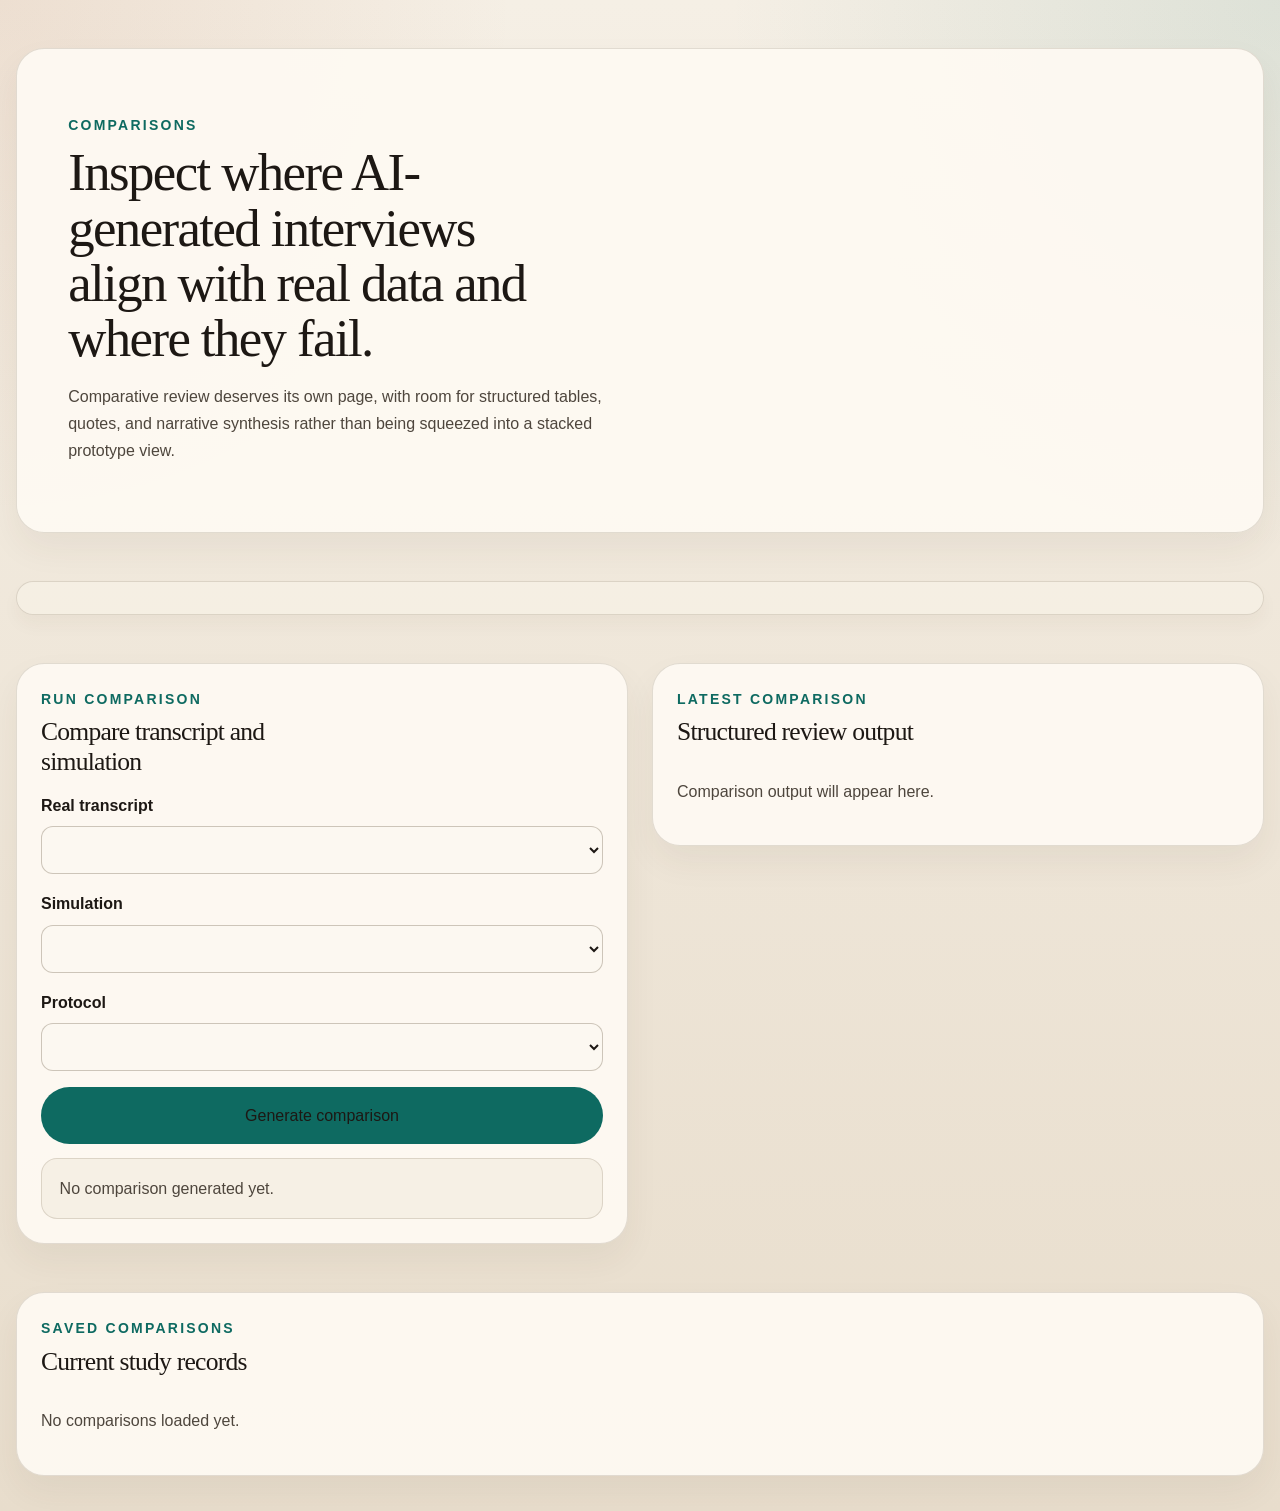
==== frontend/comparisons.html @ b108a817 "configured backend added more pages updated README" ====
<!DOCTYPE html>
<html lang="en">
  <head>
    <meta charset="UTF-8" />
    <meta name="viewport" content="width=device-width, initial-scale=1.0" />
    <title>Comparisons | Qualitative AI Interview Studio</title>
    <link rel="stylesheet" href="/frontend/styles.css" />
  </head>
  <body data-page="comparisons">
    <div class="site-shell">
      <header class="site-header" data-site-header></header>

      <main class="page page--detail">
        <section class="hero hero--detail hero--comparisons">
          <div class="hero__copy">
            <p class="eyebrow">Comparisons</p>
            <h1>Inspect where AI-generated interviews align with real data and where they fail.</h1>
            <p class="hero__lede">
              Comparative review deserves its own page, with room for structured tables, quotes, and narrative
              synthesis rather than being squeezed into a stacked prototype view.
            </p>
          </div>
        </section>

        <nav class="workspace-nav" data-workspace-nav></nav>

        <section class="content-grid content-grid--two">
          <article class="panel-card">
            <span class="panel-card__label">Run Comparison</span>
            <h2>Compare transcript and simulation</h2>
            <form id="comparison-form" class="stack-form">
              <label>
                Real transcript
                <select name="transcript_id" id="comparison-transcript-select" required></select>
              </label>
              <label>
                Simulation
                <select name="simulation_id" id="comparison-simulation-select" required></select>
              </label>
              <label>
                Protocol
                <select name="protocol_id" id="comparison-protocol-select"></select>
              </label>
              <button class="button button--primary" type="submit">Generate comparison</button>
            </form>
            <div id="comparison-output" class="message-box">No comparison generated yet.</div>
          </article>

          <article class="panel-card">
            <span class="panel-card__label">Latest Comparison</span>
            <h2>Structured review output</h2>
            <div id="comparison-report" class="report-shell">
              <p class="muted-copy">Comparison output will appear here.</p>
            </div>
          </article>
        </section>

        <section class="panel-card">
          <span class="panel-card__label">Saved Comparisons</span>
          <h2>Current study records</h2>
          <div id="comparison-list" class="resource-list">
            <p class="muted-copy">No comparisons loaded yet.</p>
          </div>
        </section>
      </main>
    </div>

    <script src="/frontend/app.js" type="module"></script>
  </body>
</html>
---- frontend/styles.css ----
:root {
  --color-canvas: #f5efe5;
  --color-canvas-deep: #e8ddcc;
  --color-surface: rgba(253, 249, 242, 0.96);
  --color-surface-muted: rgba(246, 239, 228, 0.92);
  --color-surface-strong: #fcf8f1;
  --color-panel-emphasis: #edf4f2;
  --color-text: #1d1814;
  --color-text-soft: #4e463d;
  --color-text-muted: #6e645a;
  --color-border: rgba(82, 64, 42, 0.16);
  --color-border-strong: rgba(82, 64, 42, 0.28);
  --color-accent: #0e6a61;
  --color-accent-soft: rgba(14, 106, 97, 0.1);
  --color-accent-strong: #0a544d;
  --color-highlight: #b46b42;
  --color-highlight-soft: rgba(180, 107, 66, 0.12);
  --shadow-lg: 0 24px 60px rgba(71, 52, 29, 0.08);
  --shadow-md: 0 16px 34px rgba(71, 52, 29, 0.06);
  --shadow-sm: 0 10px 18px rgba(71, 52, 29, 0.04);
  --radius-xl: 28px;
  --radius-lg: 22px;
  --radius-md: 16px;
  --radius-sm: 12px;
  --space-1: 0.4rem;
  --space-2: 0.75rem;
  --space-3: 1rem;
  --space-4: 1.5rem;
  --space-5: 2rem;
  --space-6: 3rem;
  --space-7: 4.5rem;
  --font-heading: Georgia, "Iowan Old Style", "Palatino Linotype", serif;
  --font-body: "Avenir Next", "Segoe UI", "Helvetica Neue", sans-serif;
  --step--1: 0.875rem;
  --step-0: 1rem;
  --step-1: 1.125rem;
  --step-2: 1.35rem;
  --step-3: 1.8rem;
  --step-4: 2.35rem;
  --step-5: 3.3rem;
  --leading-tight: 1.05;
  --leading-body: 1.7;
  --measure-copy: 64ch;
  --measure-hero: 18ch;
  --grid-max: 82rem;
}

* {
  box-sizing: border-box;
}

html {
  color-scheme: light;
}

body {
  margin: 0;
  min-height: 100vh;
  background:
    radial-gradient(circle at top left, var(--color-highlight-soft), transparent 26%),
    radial-gradient(circle at top right, var(--color-accent-soft), transparent 28%),
    linear-gradient(180deg, var(--color-canvas) 0%, var(--color-canvas-deep) 100%);
  color: var(--color-text);
  font-family: var(--font-body);
  font-size: var(--step-0);
  line-height: var(--leading-body);
  opacity: 0;
  transition: opacity 180ms ease;
}

body.is-ready {
  opacity: 1;
}

body.is-transitioning {
  opacity: 0;
}

a,
button,
input,
textarea,
select {
  color: var(--color-text);
  font: inherit;
}

a {
  text-decoration: none;
}

button,
.button {
  display: inline-flex;
  align-items: center;
  justify-content: center;
  gap: 0.45rem;
  min-height: 46px;
  padding: 0.85rem 1.2rem;
  border-radius: 999px;
  border: 1px solid transparent;
  cursor: pointer;
  transition: transform 140ms ease, box-shadow 140ms ease, background 140ms ease, border-color 140ms ease;
}

button:hover,
.button:hover,
button:focus-visible,
.button:focus-visible {
  transform: translateY(-1px);
  box-shadow: var(--shadow-sm);
}

.button--primary {
  background: var(--color-accent);
  color: var(--color-text);
  border-color: rgba(14, 106, 97, 0.24);
}

.button--secondary {
  background: var(--color-surface);
  border-color: var(--color-border);
}

.text-link {
  color: var(--color-accent-strong);
  font-weight: 700;
}

.site-shell {
  width: min(var(--grid-max), calc(100vw - 32px));
  margin: 0 auto;
  padding: 1rem 0 2.2rem;
}

.site-header {
  position: sticky;
  top: 12px;
  z-index: 20;
  margin-bottom: var(--space-5);
}

.header-bar {
  display: grid;
  grid-template-columns: minmax(220px, 290px) minmax(0, 1fr) auto;
  gap: var(--space-4);
  align-items: center;
  padding: 1rem 1.25rem;
  background: rgba(252, 247, 239, 0.92);
  border: 1px solid var(--color-border);
  border-radius: var(--radius-xl);
  box-shadow: var(--shadow-lg);
  backdrop-filter: blur(18px);
}

.brand {
  display: grid;
  gap: 0.2rem;
}

.brand__kicker,
.eyebrow,
.panel-card__label,
.metric-card__label,
.workspace-nav__label,
.field-label {
  display: block;
  font-size: var(--step--1);
  font-weight: 800;
  letter-spacing: 0.16em;
  text-transform: uppercase;
  color: var(--color-accent);
}

.brand__title,
h1,
h2 {
  margin: 0;
  font-family: var(--font-heading);
  letter-spacing: -0.03em;
  color: var(--color-text);
}

.brand__title {
  font-size: var(--step-2);
  line-height: 1.1;
  font-weight: 600;
}

.brand__copy,
.hero__lede,
.panel-card p,
.muted-copy,
.message-box,
.stack-list p,
.resource-card p {
  color: var(--color-text-soft);
  line-height: var(--leading-body);
  max-width: var(--measure-copy);
}

.primary-nav {
  display: flex;
  flex-wrap: wrap;
  gap: 0.65rem;
  justify-content: center;
}

.primary-nav__link,
.workspace-nav__link {
  display: inline-flex;
  align-items: center;
  min-height: 42px;
  padding: 0.7rem 1rem;
  border-radius: 999px;
  border: 1px solid transparent;
  color: var(--color-text);
  font-size: var(--step--1);
  font-weight: 700;
  transition: transform 140ms ease, background 140ms ease, border-color 140ms ease;
}

.primary-nav__link:hover,
.primary-nav__link:focus-visible,
.workspace-nav__link:hover,
.workspace-nav__link:focus-visible {
  background: var(--color-surface-strong);
  border-color: var(--color-border);
  transform: translateY(-1px);
}

.primary-nav__link.is-active,
.workspace-nav__link.is-active {
  background: linear-gradient(180deg, rgba(237, 244, 242, 0.96), rgba(252, 248, 241, 0.95));
  border-color: rgba(14, 106, 97, 0.18);
}

.header-utility {
  display: grid;
  grid-template-columns: minmax(180px, 220px) auto;
  gap: var(--space-3);
  align-items: center;
}

.study-switcher label,
.stack-form label {
  display: grid;
  gap: 0.45rem;
  font-weight: 700;
}

.study-switcher select,
input,
textarea,
select {
  width: 100%;
  padding: 0.85rem 0.95rem;
  border-radius: var(--radius-sm);
  border: 1px solid var(--color-border-strong);
  background: var(--color-surface-strong);
  color: var(--color-text);
}

textarea {
  resize: vertical;
}

.account-chip {
  display: grid;
  gap: 0.1rem;
  padding: 0.85rem 1rem;
  border-radius: var(--radius-md);
  border: 1px solid var(--color-border);
  background: var(--color-surface-muted);
}

.account-chip strong {
  font-size: var(--step-0);
}

.page {
  display: grid;
  gap: var(--space-6);
  animation: fadeUp 220ms ease;
}

.hero {
  display: grid;
  grid-template-columns: minmax(0, 1.35fr) minmax(300px, 0.8fr);
  gap: var(--space-4);
  align-items: stretch;
}

.hero--detail,
.hero--settings {
  grid-template-columns: minmax(0, 1fr);
}

.hero__copy,
.hero__panel,
.panel-card,
.metric-card,
.showcase-card {
  background: var(--color-surface);
  border: 1px solid var(--color-border);
  border-radius: var(--radius-xl);
  box-shadow: var(--shadow-md);
}

.hero__copy {
  padding: clamp(2rem, 4vw, 3.5rem);
}

.hero__panel {
  padding: 1rem;
}

.hero h1 {
  max-width: var(--measure-hero);
  font-size: clamp(var(--step-4), 4.8vw, var(--step-5));
  line-height: var(--leading-tight);
  margin: 0.45rem 0 1rem;
  font-weight: 500;
}

.hero__actions {
  display: flex;
  gap: 0.8rem;
  flex-wrap: wrap;
  margin-top: 1.4rem;
}

.panel-card,
.showcase-card {
  padding: 1.5rem;
}

.panel-card--highlight {
  background: linear-gradient(180deg, var(--color-panel-emphasis), var(--color-surface));
}

.panel-card--auth {
  max-width: 620px;
  margin: 0 auto;
}

.content-grid {
  display: grid;
  gap: var(--space-4);
}

.content-grid--three {
  grid-template-columns: repeat(3, minmax(0, 1fr));
}

.content-grid--two,
.split-showcase {
  grid-template-columns: repeat(2, minmax(0, 1fr));
}

.split-showcase {
  display: grid;
  gap: var(--space-4);
}

.showcase-card {
  min-height: 100%;
}

.showcase-card--soft {
  background: rgba(244, 236, 223, 0.94);
}

.metric-grid {
  display: grid;
  grid-template-columns: repeat(4, minmax(0, 1fr));
  gap: var(--space-4);
}

.metric-card {
  padding: 1.35rem;
}

.metric-card strong {
  display: block;
  margin-top: 0.6rem;
  font-size: clamp(var(--step-3), 3vw, var(--step-4));
  font-family: var(--font-heading);
  font-weight: 500;
  line-height: 1.1;
}

.stack-form {
  display: grid;
  gap: 1rem;
}

.upload-form {
  margin-bottom: 1.1rem;
  padding: 1rem 1.1rem;
  border-radius: var(--radius-md);
  border: 1px solid var(--color-border);
  background: var(--color-surface-muted);
}

.stack-form--inline {
  margin-top: 1rem;
}

.check-row {
  display: flex;
  align-items: center;
  gap: 0.7rem;
  font-weight: 600;
}

.check-row input {
  width: auto;
}

.message-box {
  margin-top: 1rem;
  padding: 1rem 1.1rem;
  border-radius: var(--radius-md);
  border: 1px solid var(--color-border);
  background: var(--color-surface-muted);
  white-space: pre-wrap;
}

.resource-list,
.stack-list,
.report-shell {
  display: grid;
  gap: 0.85rem;
}

.resource-card,
.list-row,
.report-block {
  padding: 1rem 1.1rem;
  border-radius: var(--radius-md);
  border: 1px solid var(--color-border);
  background: var(--color-surface-strong);
}

.resource-card__header,
.list-row__header {
  display: flex;
  justify-content: space-between;
  gap: 0.8rem;
  align-items: flex-start;
}

.resource-card h3,
.list-row h3,
.panel-card h2,
.showcase-card h2 {
  margin: 0.35rem 0 0.75rem;
  font-size: clamp(var(--step-2), 2vw, var(--step-3));
  line-height: 1.18;
  font-weight: 500;
  max-width: 22ch;
}

.meta-row {
  display: flex;
  flex-wrap: wrap;
  gap: 0.6rem;
  margin-top: 0.9rem;
}

.pill {
  display: inline-flex;
  align-items: center;
  min-height: 34px;
  padding: 0.45rem 0.75rem;
  border-radius: 999px;
  border: 1px solid rgba(14, 106, 97, 0.14);
  background: var(--color-accent-soft);
  font-size: var(--step--1);
  font-weight: 700;
}

.workspace-nav {
  display: flex;
  flex-wrap: wrap;
  gap: 0.75rem;
  padding: 1rem 1.2rem;
  border-radius: var(--radius-xl);
  border: 1px solid var(--color-border);
  background: var(--color-surface-muted);
  box-shadow: var(--shadow-sm);
}

.quick-links {
  display: grid;
  gap: 0.8rem;
}

.quick-link {
  display: flex;
  justify-content: space-between;
  gap: 1rem;
  padding: 1rem 1.1rem;
  border-radius: var(--radius-md);
  border: 1px solid var(--color-border);
  background: var(--color-surface-strong);
  font-weight: 700;
}

.check-list {
  margin: 1rem 0 0;
  padding-left: 1.2rem;
  color: var(--color-text-soft);
  line-height: 1.8;
  max-width: var(--measure-copy);
}

.auth-shell {
  min-height: calc(100vh - 220px);
  display: grid;
  place-items: center;
}

.empty-note {
  padding: 1rem 1.1rem;
  border-radius: var(--radius-md);
  border: 1px dashed var(--color-border-strong);
  background: rgba(252, 247, 239, 0.82);
  color: var(--color-text-soft);
}

.comparison-table {
  width: 100%;
  border-collapse: collapse;
  background: var(--color-surface-strong);
  border-radius: var(--radius-md);
  overflow: hidden;
}

.comparison-table th,
.comparison-table td {
  padding: 0.8rem;
  border-bottom: 1px solid var(--color-border);
  text-align: left;
  vertical-align: top;
  color: var(--color-text);
}

.comparison-table th {
  background: rgba(237, 244, 242, 0.94);
  font-size: var(--step--1);
}

pre {
  margin: 0;
  white-space: pre-wrap;
  word-break: break-word;
  color: var(--color-text);
  font-size: var(--step--1);
  line-height: 1.65;
}

.panel-card > * + *,
.showcase-card > * + *,
.resource-card > * + *,
.report-block > * + * {
  margin-top: 0.9rem;
}

.hero__copy > * + * {
  margin-top: 0.9rem;
}

.hero__copy .eyebrow,
.panel-card__label,
.metric-card__label {
  margin-bottom: 0.2rem;
}

.page > section {
  align-items: start;
}

@keyframes fadeUp {
  from {
    opacity: 0;
    transform: translateY(10px);
  }
  to {
    opacity: 1;
    transform: translateY(0);
  }
}

@media (max-width: 1120px) {
  .header-bar,
  .hero,
  .content-grid--three,
  .content-grid--two,
  .split-showcase,
  .metric-grid {
    grid-template-columns: 1fr;
  }

  .header-utility {
    grid-template-columns: 1fr;
  }

  .primary-nav {
    justify-content: flex-start;
  }
}

@media (max-width: 720px) {
  .site-shell {
    width: min(100vw - 20px, 100%);
  }

  .site-header {
    position: static;
  }

  .header-bar {
    padding: 1rem;
  }

  .hero__copy,
  .panel-card,
  .showcase-card {
    padding: 1.15rem;
  }

  .hero h1 {
    font-size: 2.3rem;
  }
}
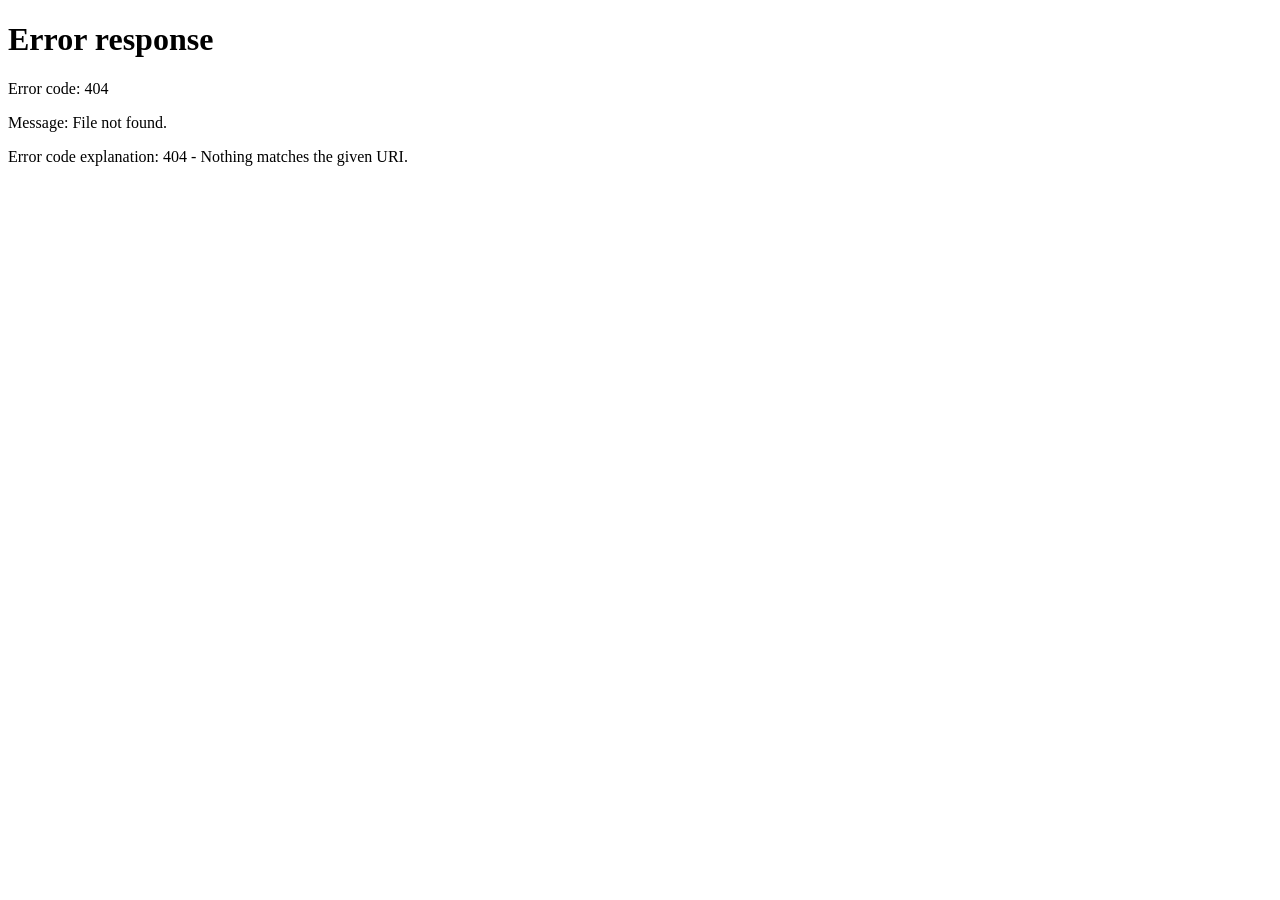
==== commit 8776e8ec: "Frontend rework. Never satisfied. might need a ux designer if i become rich enough" ====
--- a/frontend/comparisons.html
+++ b/frontend/comparisons.html
@@ -4,7 +4,7 @@
     <meta charset="UTF-8" />
     <meta name="viewport" content="width=device-width, initial-scale=1.0" />
     <title>Comparisons | Qualitative AI Interview Studio</title>
-    <link rel="stylesheet" href="/frontend/styles.css" />
+    <link rel="stylesheet" href="/frontend/styles.css?v=2026-04-10-2" />
   </head>
   <body data-page="comparisons">
     <div class="site-shell">
@@ -65,6 +65,6 @@
       </main>
     </div>
 
-    <script src="/frontend/app.js" type="module"></script>
+    <script src="/frontend/app.js?v=2026-04-10-2" type="module"></script>
   </body>
 </html>
--- a/frontend/styles.css
+++ b/frontend/styles.css
@@ -1,48 +1,30 @@
+@import url("https://fonts.googleapis.com/css2?family=Sora:wght@400;500;600;700;800&display=swap");
+
 :root {
-  --color-canvas: #f5efe5;
-  --color-canvas-deep: #e8ddcc;
-  --color-surface: rgba(253, 249, 242, 0.96);
-  --color-surface-muted: rgba(246, 239, 228, 0.92);
-  --color-surface-strong: #fcf8f1;
-  --color-panel-emphasis: #edf4f2;
-  --color-text: #1d1814;
-  --color-text-soft: #4e463d;
-  --color-text-muted: #6e645a;
-  --color-border: rgba(82, 64, 42, 0.16);
-  --color-border-strong: rgba(82, 64, 42, 0.28);
-  --color-accent: #0e6a61;
-  --color-accent-soft: rgba(14, 106, 97, 0.1);
-  --color-accent-strong: #0a544d;
-  --color-highlight: #b46b42;
-  --color-highlight-soft: rgba(180, 107, 66, 0.12);
-  --shadow-lg: 0 24px 60px rgba(71, 52, 29, 0.08);
-  --shadow-md: 0 16px 34px rgba(71, 52, 29, 0.06);
-  --shadow-sm: 0 10px 18px rgba(71, 52, 29, 0.04);
-  --radius-xl: 28px;
-  --radius-lg: 22px;
+  --bg: #f3f0ff;
+  --bg-strong: #ebe4ff;
+  --surface: #ffffff;
+  --surface-soft: #f8f6ff;
+  --surface-muted: #f6f3ff;
+  --text: #1a1a2e;
+  --text-secondary: #6b7280;
+  --text-inverse: #ffffff;
+  --primary: #7c3aed;
+  --primary-strong: #6d28d9;
+  --primary-soft: #9d6ef8;
+  --primary-faint: rgba(124, 58, 237, 0.12);
+  --line: rgba(124, 58, 237, 0.12);
+  --line-strong: rgba(124, 58, 237, 0.22);
+  --shadow: 0 4px 20px rgba(0, 0, 0, 0.06);
+  --shadow-strong: 0 20px 48px rgba(109, 40, 217, 0.18);
+  --radius-sm: 8px;
   --radius-md: 16px;
-  --radius-sm: 12px;
-  --space-1: 0.4rem;
-  --space-2: 0.75rem;
-  --space-3: 1rem;
-  --space-4: 1.5rem;
-  --space-5: 2rem;
-  --space-6: 3rem;
-  --space-7: 4.5rem;
-  --font-heading: Georgia, "Iowan Old Style", "Palatino Linotype", serif;
-  --font-body: "Avenir Next", "Segoe UI", "Helvetica Neue", sans-serif;
-  --step--1: 0.875rem;
-  --step-0: 1rem;
-  --step-1: 1.125rem;
-  --step-2: 1.35rem;
-  --step-3: 1.8rem;
-  --step-4: 2.35rem;
-  --step-5: 3.3rem;
-  --leading-tight: 1.05;
-  --leading-body: 1.7;
-  --measure-copy: 64ch;
-  --measure-hero: 18ch;
-  --grid-max: 82rem;
+  --radius-lg: 24px;
+  --sidebar-width: 224px;
+  --topbar-height: 108px;
+  --content-max: 1380px;
+  --font-body: "Sora", "Avenir Next", sans-serif;
+  --font-display: "Sora", "Avenir Next", sans-serif;
 }
 
 * {
@@ -57,15 +39,27 @@
   margin: 0;
   min-height: 100vh;
   background:
-    radial-gradient(circle at top left, var(--color-highlight-soft), transparent 26%),
-    radial-gradient(circle at top right, var(--color-accent-soft), transparent 28%),
-    linear-gradient(180deg, var(--color-canvas) 0%, var(--color-canvas-deep) 100%);
-  color: var(--color-text);
+    radial-gradient(circle at top left, rgba(157, 110, 248, 0.18), transparent 34%),
+    radial-gradient(circle at bottom right, rgba(124, 58, 237, 0.1), transparent 30%),
+    var(--bg);
+  color: var(--text);
   font-family: var(--font-body);
-  font-size: var(--step-0);
-  line-height: var(--leading-body);
+  font-size: 15px;
+  line-height: 1.6;
   opacity: 0;
   transition: opacity 180ms ease;
+}
+
+body::before {
+  content: "";
+  position: fixed;
+  inset: 0;
+  pointer-events: none;
+  background-image:
+    linear-gradient(rgba(124, 58, 237, 0.035) 1px, transparent 1px),
+    linear-gradient(90deg, rgba(124, 58, 237, 0.035) 1px, transparent 1px);
+  background-size: 42px 42px;
+  mask-image: radial-gradient(circle at center, black 28%, transparent 80%);
 }
 
 body.is-ready {
@@ -81,8 +75,8 @@
 input,
 textarea,
 select {
-  color: var(--color-text);
   font: inherit;
+  color: inherit;
 }
 
 a {
@@ -95,12 +89,17 @@
   align-items: center;
   justify-content: center;
   gap: 0.45rem;
-  min-height: 46px;
-  padding: 0.85rem 1.2rem;
-  border-radius: 999px;
+  min-height: 40px;
+  padding: 0.65rem 1rem;
   border: 1px solid transparent;
+  border-radius: var(--radius-sm);
+  background: var(--surface);
+  color: var(--text);
+  font-size: 0.84rem;
+  font-weight: 700;
+  letter-spacing: 0.01em;
   cursor: pointer;
-  transition: transform 140ms ease, box-shadow 140ms ease, background 140ms ease, border-color 140ms ease;
+  transition: transform 160ms ease, box-shadow 160ms ease, border-color 160ms ease, background 160ms ease, color 160ms ease;
 }
 
 button:hover,
@@ -108,85 +107,212 @@
 button:focus-visible,
 .button:focus-visible {
   transform: translateY(-1px);
-  box-shadow: var(--shadow-sm);
+  box-shadow: 0 10px 22px rgba(124, 58, 237, 0.16);
 }
 
 .button--primary {
-  background: var(--color-accent);
-  color: var(--color-text);
-  border-color: rgba(14, 106, 97, 0.24);
+  background: linear-gradient(135deg, var(--primary), var(--primary-soft));
+  color: var(--text-inverse);
+  box-shadow: 0 10px 24px rgba(124, 58, 237, 0.22);
 }
 
 .button--secondary {
-  background: var(--color-surface);
-  border-color: var(--color-border);
+  border-color: var(--line-strong);
+  background: rgba(255, 255, 255, 0.72);
 }
 
 .text-link {
-  color: var(--color-accent-strong);
+  color: var(--primary);
   font-weight: 700;
 }
 
 .site-shell {
-  width: min(var(--grid-max), calc(100vw - 32px));
+  width: min(100%, var(--content-max));
   margin: 0 auto;
-  padding: 1rem 0 2.2rem;
+  padding: calc(var(--topbar-height) + 42px) 36px 36px calc(var(--sidebar-width) + 36px);
 }
 
 .site-header {
-  position: sticky;
-  top: 12px;
-  z-index: 20;
-  margin-bottom: var(--space-5);
+  position: relative;
+  z-index: 40;
+}
+
+.shell-chrome {
+  position: relative;
+}
+
+.app-sidebar {
+  position: fixed;
+  top: 24px;
+  left: 24px;
+  bottom: 24px;
+  width: var(--sidebar-width);
+  display: flex;
+  flex-direction: column;
+  gap: 1.15rem;
+  padding: 1.25rem 1.05rem;
+  border-radius: 28px;
+  background: linear-gradient(180deg, var(--primary) 0%, var(--primary-soft) 100%);
+  color: var(--text-inverse);
+  box-shadow: var(--shadow-strong);
+}
+
+.app-brand {
+  display: flex;
+  align-items: center;
+  gap: 0.85rem;
+  min-height: 62px;
+  padding: 0.5rem;
+}
+
+.app-brand__mark {
+  display: grid;
+  place-items: center;
+  width: 54px;
+  height: 54px;
+  border-radius: 18px;
+  background: rgba(255, 255, 255, 0.17);
+  box-shadow: inset 0 1px 0 rgba(255, 255, 255, 0.18);
+}
+
+.app-brand__mark svg,
+.sidebar-nav__icon svg,
+.dashboard-entity-card__icon svg {
+  width: 22px;
+  height: 22px;
+  fill: none;
+  stroke: currentColor;
+  stroke-width: 1.8;
+  stroke-linecap: round;
+  stroke-linejoin: round;
+}
+
+.app-brand__copy {
+  display: grid;
+  gap: 0.1rem;
+}
+
+.app-brand__copy strong {
+  font-size: 0.96rem;
+  font-weight: 700;
+}
+
+.app-brand__copy span {
+  color: rgba(255, 255, 255, 0.78);
+  font-size: 0.78rem;
+}
+
+.sidebar-nav {
+  display: grid;
+  gap: 0.4rem;
+}
+
+.sidebar-nav--utility {
+  margin-top: auto;
+}
+
+.sidebar-nav__link {
+  display: flex;
+  align-items: center;
+  gap: 0.78rem;
+  min-height: 50px;
+  padding: 0.8rem 0.9rem;
+  border-radius: 999px;
+  color: rgba(255, 255, 255, 0.82);
+  transition: background 160ms ease, color 160ms ease, transform 160ms ease;
+}
+
+.sidebar-nav__link:hover,
+.sidebar-nav__link:focus-visible {
+  transform: translateX(2px);
+  color: var(--text-inverse);
+  background: rgba(255, 255, 255, 0.08);
+}
+
+.sidebar-nav__link.is-active {
+  background: var(--surface);
+  color: var(--primary);
+}
+
+.sidebar-nav__icon {
+  display: grid;
+  place-items: center;
+  width: 28px;
+  height: 28px;
+  flex: 0 0 28px;
+}
+
+.sidebar-nav__label {
+  font-size: 0.88rem;
+  font-weight: 600;
+}
+
+.sidebar-signout {
+  margin-top: 0.45rem;
+  width: 100%;
+  min-height: 46px;
+  background: rgba(255, 255, 255, 0.12);
+  color: var(--text-inverse);
+  border-color: rgba(255, 255, 255, 0.18);
+}
+
+.sidebar-signout:hover,
+.sidebar-signout:focus-visible {
+  background: rgba(255, 255, 255, 0.2);
 }
 
 .header-bar {
-  display: grid;
-  grid-template-columns: minmax(220px, 290px) minmax(0, 1fr) auto;
-  gap: var(--space-4);
+  position: fixed;
+  top: 24px;
+  left: calc(var(--sidebar-width) + 32px);
+  right: 32px;
+  display: grid;
+  grid-template-columns: minmax(0, 1.1fr) minmax(380px, 560px);
+  gap: 1.25rem;
   align-items: center;
-  padding: 1rem 1.25rem;
-  background: rgba(252, 247, 239, 0.92);
-  border: 1px solid var(--color-border);
-  border-radius: var(--radius-xl);
-  box-shadow: var(--shadow-lg);
+  min-height: var(--topbar-height);
+  padding: 1.2rem 1.45rem;
+  border: 1px solid rgba(255, 255, 255, 0.72);
+  border-radius: 28px;
+  background: rgba(255, 255, 255, 0.8);
   backdrop-filter: blur(18px);
-}
-
-.brand {
+  box-shadow: var(--shadow);
+}
+
+.page-intro {
   display: grid;
   gap: 0.2rem;
 }
 
-.brand__kicker,
+.page-intro__eyebrow,
 .eyebrow,
 .panel-card__label,
 .metric-card__label,
 .workspace-nav__label,
 .field-label {
-  display: block;
-  font-size: var(--step--1);
-  font-weight: 800;
-  letter-spacing: 0.16em;
+  font-size: 0.68rem;
+  letter-spacing: 0.12em;
   text-transform: uppercase;
-  color: var(--color-accent);
-}
-
+  font-weight: 700;
+  color: var(--text-secondary);
+}
+
+.page-intro__title,
 .brand__title,
 h1,
-h2 {
+h2,
+h3 {
   margin: 0;
-  font-family: var(--font-heading);
-  letter-spacing: -0.03em;
-  color: var(--color-text);
-}
-
-.brand__title {
-  font-size: var(--step-2);
-  line-height: 1.1;
-  font-weight: 600;
-}
-
+  font-family: var(--font-display);
+  color: var(--text);
+}
+
+.page-intro__title {
+  font-size: 1.22rem;
+  font-weight: 700;
+}
+
+.page-intro__copy,
 .brand__copy,
 .hero__lede,
 .panel-card p,
@@ -194,59 +320,22 @@
 .message-box,
 .stack-list p,
 .resource-card p {
-  color: var(--color-text-soft);
-  line-height: var(--leading-body);
-  max-width: var(--measure-copy);
-}
-
-.primary-nav {
-  display: flex;
-  flex-wrap: wrap;
-  gap: 0.65rem;
-  justify-content: center;
-}
-
-.primary-nav__link,
-.workspace-nav__link {
-  display: inline-flex;
-  align-items: center;
-  min-height: 42px;
-  padding: 0.7rem 1rem;
-  border-radius: 999px;
-  border: 1px solid transparent;
-  color: var(--color-text);
-  font-size: var(--step--1);
-  font-weight: 700;
-  transition: transform 140ms ease, background 140ms ease, border-color 140ms ease;
-}
-
-.primary-nav__link:hover,
-.primary-nav__link:focus-visible,
-.workspace-nav__link:hover,
-.workspace-nav__link:focus-visible {
-  background: var(--color-surface-strong);
-  border-color: var(--color-border);
-  transform: translateY(-1px);
-}
-
-.primary-nav__link.is-active,
-.workspace-nav__link.is-active {
-  background: linear-gradient(180deg, rgba(237, 244, 242, 0.96), rgba(252, 248, 241, 0.95));
-  border-color: rgba(14, 106, 97, 0.18);
+  margin: 0;
+  color: var(--text-secondary);
 }
 
 .header-utility {
   display: grid;
-  grid-template-columns: minmax(180px, 220px) auto;
-  gap: var(--space-3);
+  grid-template-columns: minmax(240px, 1fr) auto;
+  gap: 1rem;
   align-items: center;
 }
 
 .study-switcher label,
 .stack-form label {
   display: grid;
-  gap: 0.45rem;
-  font-weight: 700;
+  gap: 0.38rem;
+  font-weight: 600;
 }
 
 .study-switcher select,
@@ -254,40 +343,74 @@
 textarea,
 select {
   width: 100%;
-  padding: 0.85rem 0.95rem;
-  border-radius: var(--radius-sm);
-  border: 1px solid var(--color-border-strong);
-  background: var(--color-surface-strong);
-  color: var(--color-text);
+  padding: 0.8rem 0.9rem;
+  border: 1px solid var(--line);
+  border-radius: 14px;
+  background: var(--surface);
+  color: var(--text);
+  box-shadow: inset 0 1px 0 rgba(255, 255, 255, 0.8);
 }
 
 textarea {
   resize: vertical;
 }
 
+input:focus-visible,
+textarea:focus-visible,
+select:focus-visible,
+button:focus-visible,
+.button:focus-visible,
+a:focus-visible {
+  outline: 2px solid rgba(124, 58, 237, 0.22);
+  outline-offset: 2px;
+}
+
 .account-chip {
-  display: grid;
-  gap: 0.1rem;
-  padding: 0.85rem 1rem;
-  border-radius: var(--radius-md);
-  border: 1px solid var(--color-border);
-  background: var(--color-surface-muted);
-}
-
-.account-chip strong {
-  font-size: var(--step-0);
+  display: flex;
+  align-items: center;
+  gap: 0.8rem;
+  min-width: 0;
+  padding: 0.72rem 0.9rem;
+  border: 1px solid var(--line);
+  border-radius: 18px;
+  background: var(--surface);
+}
+
+.account-chip__avatar {
+  display: grid;
+  place-items: center;
+  width: 44px;
+  height: 44px;
+  border-radius: 50%;
+  background: linear-gradient(135deg, var(--primary), var(--primary-soft));
+  color: var(--text-inverse);
+  font-weight: 800;
+}
+
+.account-chip__copy {
+  display: grid;
+  min-width: 0;
+}
+
+.account-chip__copy strong {
+  font-size: 0.92rem;
+  font-weight: 700;
+}
+
+.brand__copy {
+  font-size: 0.74rem;
 }
 
 .page {
   display: grid;
-  gap: var(--space-6);
-  animation: fadeUp 220ms ease;
+  gap: 1.5rem;
 }
 
 .hero {
-  display: grid;
-  grid-template-columns: minmax(0, 1.35fr) minmax(300px, 0.8fr);
-  gap: var(--space-4);
+  position: relative;
+  display: grid;
+  grid-template-columns: minmax(0, 1.18fr) minmax(320px, 0.82fr);
+  gap: 1.45rem;
   align-items: stretch;
 }
 
@@ -300,53 +423,204 @@
 .hero__panel,
 .panel-card,
 .metric-card,
-.showcase-card {
-  background: var(--color-surface);
-  border: 1px solid var(--color-border);
-  border-radius: var(--radius-xl);
-  box-shadow: var(--shadow-md);
-}
-
-.hero__copy {
-  padding: clamp(2rem, 4vw, 3.5rem);
-}
-
-.hero__panel {
-  padding: 1rem;
-}
-
-.hero h1 {
-  max-width: var(--measure-hero);
-  font-size: clamp(var(--step-4), 4.8vw, var(--step-5));
-  line-height: var(--leading-tight);
-  margin: 0.45rem 0 1rem;
-  font-weight: 500;
-}
-
-.hero__actions {
-  display: flex;
-  gap: 0.8rem;
-  flex-wrap: wrap;
-  margin-top: 1.4rem;
-}
-
+.showcase-card,
+.resource-card,
+.report-block,
+.dashboard-entity-card {
+  position: relative;
+  overflow: hidden;
+  background: var(--surface);
+  border: 1px solid var(--line);
+  border-radius: var(--radius-md);
+  box-shadow: var(--shadow);
+}
+
+.hero__copy,
 .panel-card,
 .showcase-card {
-  padding: 1.5rem;
-}
-
-.panel-card--highlight {
-  background: linear-gradient(180deg, var(--color-panel-emphasis), var(--color-surface));
+  padding: 1.6rem;
+}
+
+.hero--portal .hero__copy {
+  min-height: 250px;
+  padding: 1.6rem;
+  border: none;
+  border-radius: var(--radius-lg);
+  background: linear-gradient(135deg, var(--primary) 0%, var(--primary-soft) 100%);
+  color: var(--text-inverse);
+  box-shadow: var(--shadow-strong);
+}
+
+.hero--portal .hero__copy h1,
+.hero--portal .hero__copy .eyebrow,
+.hero--portal .hero__copy .hero__lede,
+.hero--portal .hero__metric span,
+.hero--portal .hero__metric strong {
+  color: var(--text-inverse);
+}
+
+.hero--portal .hero__lede {
+  max-width: 54ch;
+  color: rgba(255, 255, 255, 0.82);
+}
+
+.hero__panel {
+  display: grid;
+  place-items: stretch;
+  padding: 0;
+  border-radius: var(--radius-lg);
+}
+
+.hero__panel--dashboard {
+  min-height: 250px;
+  background: linear-gradient(145deg, rgba(124, 58, 237, 0.98), rgba(157, 110, 248, 0.88));
+  border: none;
+  box-shadow: var(--shadow-strong);
+}
+
+.dashboard-illustration {
+  position: relative;
+  min-height: 100%;
+}
+
+.dashboard-orb {
+  position: absolute;
+  border-radius: 50%;
+  background: rgba(255, 255, 255, 0.22);
+  filter: blur(1px);
+}
+
+.dashboard-orb--one {
+  top: 22px;
+  right: 34px;
+  width: 20px;
+  height: 20px;
+}
+
+.dashboard-orb--two {
+  bottom: 52px;
+  right: 148px;
+  width: 42px;
+  height: 42px;
+}
+
+.dashboard-orb--three {
+  bottom: 28px;
+  right: 44px;
+  width: 14px;
+  height: 14px;
+}
+
+.dashboard-stack {
+  position: absolute;
+  inset: 28px 28px 28px auto;
+  width: min(210px, calc(100% - 56px));
+  display: grid;
+  align-content: center;
+  gap: 14px;
+}
+
+.dashboard-stack span {
+  display: block;
+  height: 64px;
+  border-radius: 22px;
+  background: rgba(255, 255, 255, 0.18);
+  border: 1px solid rgba(255, 255, 255, 0.18);
+}
+
+.dashboard-stack span:nth-child(2) {
+  transform: translateX(-18px);
+  background: rgba(255, 255, 255, 0.12);
+}
+
+.dashboard-stack span:nth-child(3) {
+  width: 72%;
+  justify-self: end;
+}
+
+.hero h1 {
+  font-size: clamp(2rem, 4vw, 2.8rem);
+  line-height: 1.04;
+  font-weight: 700;
+}
+
+.hero__copy .eyebrow {
+  margin-bottom: 0.55rem;
+}
+
+.hero__copy > * + * {
+  margin-top: 0.62rem;
+}
+
+.hero__actions {
+  display: flex;
+  flex-wrap: wrap;
+  gap: 0.8rem;
+  margin-top: 1.25rem;
+}
+
+.hero__metrics {
+  display: grid;
+  grid-template-columns: repeat(2, minmax(0, 1fr));
+  gap: 0.95rem;
+  margin-top: 1.4rem;
+}
+
+.hero__metrics--dashboard {
+  max-width: 540px;
+}
+
+.hero__metric {
+  padding: 0.9rem 1rem;
+  border: 1px solid rgba(255, 255, 255, 0.22);
+  border-radius: 18px;
+  background: rgba(255, 255, 255, 0.12);
+  backdrop-filter: blur(6px);
+}
+
+.hero__metric span {
+  display: block;
+  margin-bottom: 0.25rem;
+  font-size: 0.68rem;
+  letter-spacing: 0.12em;
+  text-transform: uppercase;
+  font-weight: 700;
+}
+
+.hero__metric strong {
+  display: block;
+  font-size: 1rem;
+  font-weight: 700;
+}
+
+.panel-card--highlight,
+.showcase-card--soft {
+  background:
+    linear-gradient(180deg, rgba(124, 58, 237, 0.05), transparent 100%),
+    var(--surface);
+}
+
+.panel-card--section {
+  padding: 1.35rem;
 }
 
 .panel-card--auth {
-  max-width: 620px;
+  width: min(100%, 620px);
   margin: 0 auto;
 }
 
-.content-grid {
-  display: grid;
-  gap: var(--space-4);
+.section-heading {
+  display: flex;
+  align-items: flex-start;
+  justify-content: space-between;
+  gap: 1rem;
+  margin-bottom: 1rem;
+}
+
+.content-grid,
+.split-showcase {
+  display: grid;
+  gap: 1.2rem;
 }
 
 .content-grid--three {
@@ -355,165 +629,280 @@
 
 .content-grid--two,
 .split-showcase {
-  grid-template-columns: repeat(2, minmax(0, 1fr));
-}
-
-.split-showcase {
-  display: grid;
-  gap: var(--space-4);
-}
-
-.showcase-card {
-  min-height: 100%;
-}
-
-.showcase-card--soft {
-  background: rgba(244, 236, 223, 0.94);
+  grid-template-columns: minmax(0, 1.08fr) minmax(0, 0.92fr);
 }
 
 .metric-grid {
   display: grid;
-  grid-template-columns: repeat(4, minmax(0, 1fr));
-  gap: var(--space-4);
+  gap: 1rem;
+}
+
+.metric-grid--dashboard {
+  grid-template-columns: repeat(3, minmax(0, 1fr));
 }
 
 .metric-card {
-  padding: 1.35rem;
+  padding: 1.2rem;
 }
 
 .metric-card strong {
   display: block;
-  margin-top: 0.6rem;
-  font-size: clamp(var(--step-3), 3vw, var(--step-4));
-  font-family: var(--font-heading);
-  font-weight: 500;
-  line-height: 1.1;
+  margin: 0.45rem 0;
+  font-size: clamp(1.6rem, 3vw, 2.3rem);
+  font-weight: 800;
+}
+
+.metric-card--featured {
+  border-color: rgba(124, 58, 237, 0.35);
+  box-shadow:
+    var(--shadow),
+    inset 0 0 0 1px rgba(124, 58, 237, 0.16);
+}
+
+.dashboard-layout {
+  display: grid;
+  grid-template-columns: minmax(0, 1.7fr) minmax(300px, 0.92fr);
+  gap: 1.2rem;
+  align-items: start;
+}
+
+.dashboard-main,
+.dashboard-sidebar,
+.resource-list,
+.stack-list,
+.report-shell,
+.quick-links {
+  display: grid;
+  gap: 1rem;
+}
+
+.dashboard-entity-grid {
+  display: grid;
+  grid-template-columns: repeat(2, minmax(0, 1fr));
+  gap: 1rem;
+}
+
+.dashboard-entity-card {
+  display: grid;
+  gap: 0.8rem;
+  padding: 1.15rem;
+  border-radius: var(--radius-md);
+}
+
+.dashboard-entity-card:hover,
+.dashboard-entity-card:focus-within {
+  border-color: rgba(124, 58, 237, 0.34);
+  box-shadow:
+    0 12px 28px rgba(124, 58, 237, 0.12),
+    inset 0 0 0 1px rgba(124, 58, 237, 0.18);
+}
+
+.dashboard-entity-card__header {
+  display: flex;
+  align-items: center;
+  gap: 0.8rem;
+}
+
+.dashboard-entity-card__icon {
+  display: grid;
+  place-items: center;
+  width: 52px;
+  height: 52px;
+  border-radius: 16px;
+  background: var(--surface-soft);
+  color: var(--primary);
+}
+
+.dashboard-entity-card__header h3 {
+  margin-top: 0.15rem;
+  font-size: 1.05rem;
+  font-weight: 700;
+}
+
+.dashboard-entity-card__count {
+  font-size: 2rem;
+  font-weight: 800;
+  color: var(--text);
+}
+
+.dashboard-entity-card__footer {
+  display: flex;
+  align-items: center;
+  justify-content: space-between;
+  gap: 0.8rem;
+}
+
+.dashboard-entity-card__meta {
+  color: var(--text-secondary);
+  font-size: 0.78rem;
 }
 
 .stack-form {
   display: grid;
-  gap: 1rem;
+  gap: 0.75rem;
 }
 
 .upload-form {
-  margin-bottom: 1.1rem;
-  padding: 1rem 1.1rem;
-  border-radius: var(--radius-md);
-  border: 1px solid var(--color-border);
-  background: var(--color-surface-muted);
+  padding: 1rem;
+  border: 1px dashed var(--line-strong);
+  border-radius: 18px;
+  background: var(--surface-soft);
 }
 
 .stack-form--inline {
-  margin-top: 1rem;
+  margin-top: 0.85rem;
 }
 
 .check-row {
   display: flex;
   align-items: center;
-  gap: 0.7rem;
-  font-weight: 600;
+  gap: 0.6rem;
 }
 
 .check-row input {
   width: auto;
 }
 
-.message-box {
-  margin-top: 1rem;
-  padding: 1rem 1.1rem;
-  border-radius: var(--radius-md);
-  border: 1px solid var(--color-border);
-  background: var(--color-surface-muted);
+.message-box,
+.empty-note {
+  padding: 0.9rem 1rem;
+  border-radius: 16px;
+  background: var(--surface-soft);
+  border: 1px solid var(--line);
   white-space: pre-wrap;
-}
-
-.resource-list,
-.stack-list,
-.report-shell {
-  display: grid;
-  gap: 0.85rem;
 }
 
 .resource-card,
 .list-row,
 .report-block {
-  padding: 1rem 1.1rem;
-  border-radius: var(--radius-md);
-  border: 1px solid var(--color-border);
-  background: var(--color-surface-strong);
+  padding: 1rem 1.05rem;
+  border-radius: 16px;
+  background: var(--surface-soft);
 }
 
 .resource-card__header,
 .list-row__header {
   display: flex;
   justify-content: space-between;
-  gap: 0.8rem;
   align-items: flex-start;
+  gap: 0.7rem;
 }
 
 .resource-card h3,
 .list-row h3,
 .panel-card h2,
 .showcase-card h2 {
-  margin: 0.35rem 0 0.75rem;
-  font-size: clamp(var(--step-2), 2vw, var(--step-3));
-  line-height: 1.18;
-  font-weight: 500;
-  max-width: 22ch;
+  margin: 0.18rem 0 0.35rem;
+  font-size: clamp(1.05rem, 2vw, 1.35rem);
+  font-weight: 700;
 }
 
 .meta-row {
   display: flex;
   flex-wrap: wrap;
-  gap: 0.6rem;
-  margin-top: 0.9rem;
+  gap: 0.45rem;
+  margin-top: 0.6rem;
 }
 
 .pill {
   display: inline-flex;
   align-items: center;
-  min-height: 34px;
-  padding: 0.45rem 0.75rem;
+  min-height: 30px;
+  padding: 0.25rem 0.6rem;
+  border: 1px solid rgba(124, 58, 237, 0.18);
   border-radius: 999px;
-  border: 1px solid rgba(14, 106, 97, 0.14);
-  background: var(--color-accent-soft);
-  font-size: var(--step--1);
+  background: rgba(124, 58, 237, 0.08);
+  color: var(--primary-strong);
+  font-size: 0.72rem;
   font-weight: 700;
 }
 
 .workspace-nav {
   display: flex;
   flex-wrap: wrap;
-  gap: 0.75rem;
-  padding: 1rem 1.2rem;
-  border-radius: var(--radius-xl);
-  border: 1px solid var(--color-border);
-  background: var(--color-surface-muted);
-  box-shadow: var(--shadow-sm);
-}
-
-.quick-links {
-  display: grid;
+  gap: 0.5rem;
+  padding: 0.7rem;
+  border: 1px solid var(--line);
+  border-radius: 20px;
+  background: rgba(255, 255, 255, 0.72);
+  box-shadow: var(--shadow);
+}
+
+.primary-nav__link,
+.workspace-nav__link {
+  display: inline-flex;
+  align-items: center;
+  min-height: 40px;
+  padding: 0.55rem 0.9rem;
+  border-radius: 999px;
+  font-size: 0.82rem;
+  font-weight: 700;
+  color: var(--text-secondary);
+  transition: background 160ms ease, color 160ms ease, border-color 160ms ease;
+}
+
+.workspace-nav__link:hover,
+.workspace-nav__link:focus-visible {
+  background: var(--surface-soft);
+  color: var(--text);
+}
+
+.workspace-nav__link.is-active {
+  background: var(--surface);
+  color: var(--primary);
+  box-shadow: inset 0 0 0 1px rgba(124, 58, 237, 0.2);
+}
+
+.quick-link {
+  display: flex;
+  justify-content: space-between;
+  gap: 0.65rem;
+  padding: 0.95rem 1rem;
+  border: 1px solid var(--line);
+  border-radius: 16px;
+  background: var(--surface-soft);
+  font-size: 0.82rem;
+  font-weight: 700;
+  transition: transform 160ms ease, border-color 160ms ease;
+}
+
+.quick-link:hover,
+.quick-link:focus-visible {
+  transform: translateX(2px);
+  border-color: rgba(124, 58, 237, 0.34);
+}
+
+.check-list {
+  margin: 0.5rem 0 0;
+  padding-left: 1.1rem;
+  color: var(--text-secondary);
+}
+
+.home-intro {
+  display: grid;
+}
+
+.home-stages {
+  display: grid;
+  grid-template-columns: repeat(3, minmax(0, 1fr));
   gap: 0.8rem;
 }
 
-.quick-link {
-  display: flex;
-  justify-content: space-between;
-  gap: 1rem;
-  padding: 1rem 1.1rem;
-  border-radius: var(--radius-md);
-  border: 1px solid var(--color-border);
-  background: var(--color-surface-strong);
-  font-weight: 700;
-}
-
-.check-list {
-  margin: 1rem 0 0;
-  padding-left: 1.2rem;
-  color: var(--color-text-soft);
-  line-height: 1.8;
-  max-width: var(--measure-copy);
+.home-stage {
+  padding: 0.9rem;
+  border: 1px solid var(--line);
+  border-radius: 16px;
+  background: var(--surface-soft);
+}
+
+.home-stage strong {
+  display: block;
+  margin-bottom: 0.28rem;
+  font-size: 0.72rem;
+  font-weight: 700;
+  letter-spacing: 0.12em;
+  text-transform: uppercase;
+  color: var(--primary-strong);
 }
 
 .auth-shell {
@@ -522,70 +911,106 @@
   place-items: center;
 }
 
-.empty-note {
-  padding: 1rem 1.1rem;
-  border-radius: var(--radius-md);
-  border: 1px dashed var(--color-border-strong);
-  background: rgba(252, 247, 239, 0.82);
-  color: var(--color-text-soft);
+.auth-mode-row {
+  display: flex;
+  gap: 0.45rem;
+  margin-bottom: 0.8rem;
+}
+
+.auth-mode-note {
+  margin-bottom: 0.8rem;
+  padding: 0.9rem 1rem;
+  border: 1px solid var(--line);
+  border-radius: 16px;
+  background: var(--surface-soft);
+}
+
+.auth-mode-row .button.is-active {
+  background: linear-gradient(135deg, var(--primary), var(--primary-soft));
+  color: var(--text-inverse);
 }
 
 .comparison-table {
   width: 100%;
   border-collapse: collapse;
-  background: var(--color-surface-strong);
-  border-radius: var(--radius-md);
   overflow: hidden;
+  border-radius: 16px;
+  border: 1px solid var(--line);
+  background: var(--surface);
 }
 
 .comparison-table th,
 .comparison-table td {
   padding: 0.8rem;
-  border-bottom: 1px solid var(--color-border);
+  border-bottom: 1px solid rgba(124, 58, 237, 0.08);
   text-align: left;
   vertical-align: top;
-  color: var(--color-text);
 }
 
 .comparison-table th {
-  background: rgba(237, 244, 242, 0.94);
-  font-size: var(--step--1);
+  background: var(--surface-soft);
+  font-size: 0.76rem;
+  text-transform: uppercase;
+  letter-spacing: 0.08em;
 }
 
 pre {
   margin: 0;
+  font-size: 0.76rem;
+  line-height: 1.56;
   white-space: pre-wrap;
   word-break: break-word;
-  color: var(--color-text);
-  font-size: var(--step--1);
-  line-height: 1.65;
+}
+
+.panel-card::after,
+.showcase-card::after,
+.metric-card::after,
+.resource-card::after,
+.report-block::after,
+.dashboard-entity-card::after {
+  content: "";
+  position: absolute;
+  inset: 0;
+  opacity: var(--glow, 0);
+  pointer-events: none;
+  background: radial-gradient(220px circle at var(--mx, -20%) var(--my, -20%), rgba(124, 58, 237, 0.12) 0%, transparent 46%);
+  transition: opacity 170ms ease;
 }
 
 .panel-card > * + *,
 .showcase-card > * + *,
 .resource-card > * + *,
 .report-block > * + * {
-  margin-top: 0.9rem;
-}
-
-.hero__copy > * + * {
-  margin-top: 0.9rem;
-}
-
-.hero__copy .eyebrow,
-.panel-card__label,
-.metric-card__label {
-  margin-bottom: 0.2rem;
-}
-
-.page > section {
-  align-items: start;
-}
-
-@keyframes fadeUp {
+  margin-top: 0.45rem;
+}
+
+.page > section,
+.panel-card,
+.showcase-card,
+.metric-card {
+  animation: reveal 420ms ease both;
+}
+
+.page > section:nth-of-type(1) {
+  animation-delay: 30ms;
+}
+
+.page > section:nth-of-type(2) {
+  animation-delay: 80ms;
+}
+
+.page > section:nth-of-type(3) {
+  animation-delay: 130ms;
+}
+
+.page > section:nth-of-type(4) {
+  animation-delay: 180ms;
+}
+
+@keyframes reveal {
   from {
     opacity: 0;
-    transform: translateY(10px);
+    transform: translateY(8px);
   }
   to {
     opacity: 1;
@@ -593,45 +1018,151 @@
   }
 }
 
-@media (max-width: 1120px) {
-  .header-bar,
+@media (min-width: 1081px) {
+  .page--detail .content-grid--two > :last-child {
+    position: sticky;
+    top: calc(var(--topbar-height) + 46px);
+    align-self: start;
+  }
+}
+
+@media (max-width: 1180px) {
+  :root {
+    --sidebar-width: 112px;
+    --topbar-height: 118px;
+  }
+
+  .site-shell {
+    padding-left: calc(var(--sidebar-width) + 30px);
+  }
+
+  .app-sidebar {
+    padding-inline: 0.85rem;
+  }
+
+  .app-brand {
+    justify-content: center;
+  }
+
+  .app-brand__copy,
+  .sidebar-nav__label {
+    display: none;
+  }
+
+  .sidebar-nav__link {
+    justify-content: center;
+    padding-inline: 0.7rem;
+  }
+
+  .header-bar {
+    left: calc(var(--sidebar-width) + 30px);
+    grid-template-columns: 1fr;
+    gap: 1rem;
+  }
+
+  .header-utility {
+    grid-template-columns: 1fr;
+  }
+}
+
+@media (max-width: 980px) {
+  :root {
+    --topbar-height: 124px;
+  }
+
   .hero,
   .content-grid--three,
   .content-grid--two,
   .split-showcase,
-  .metric-grid {
+  .metric-grid--dashboard,
+  .dashboard-layout {
     grid-template-columns: 1fr;
   }
 
-  .header-utility {
+  .dashboard-entity-grid,
+  .home-stages,
+  .hero__metrics {
     grid-template-columns: 1fr;
   }
-
-  .primary-nav {
-    justify-content: flex-start;
-  }
 }
 
 @media (max-width: 720px) {
+  :root {
+    --topbar-height: auto;
+  }
+
   .site-shell {
-    width: min(100vw - 20px, 100%);
-  }
-
-  .site-header {
-    position: static;
+    width: min(100vw - 16px, 100%);
+    padding: 172px 10px 18px;
+  }
+
+  .app-sidebar {
+    top: 10px;
+    left: 10px;
+    right: 10px;
+    bottom: auto;
+    width: auto;
+    height: auto;
+    border-radius: 24px;
+    flex-direction: row;
+    align-items: center;
+    overflow-x: auto;
+  }
+
+  .app-brand {
+    flex: 0 0 auto;
+    min-height: 0;
+    padding: 0.2rem;
+  }
+
+  .sidebar-nav,
+  .sidebar-nav--utility {
+    display: flex;
+    flex: 0 0 auto;
+  }
+
+  .sidebar-signout {
+    width: auto;
+    margin-top: 0;
   }
 
   .header-bar {
-    padding: 1rem;
+    top: 98px;
+    left: 10px;
+    right: 10px;
+    min-height: auto;
+    padding: 1rem 1.05rem;
+    border-radius: 24px;
+  }
+
+  .page-intro {
+    display: none;
   }
 
   .hero__copy,
   .panel-card,
-  .showcase-card {
-    padding: 1.15rem;
+  .showcase-card,
+  .metric-card,
+  .dashboard-entity-card {
+    padding: 1rem;
   }
 
   .hero h1 {
-    font-size: 2.3rem;
-  }
-}
+    font-size: 1.8rem;
+  }
+
+  .dashboard-entity-card__footer,
+  .section-heading {
+    flex-direction: column;
+    align-items: flex-start;
+  }
+}
+
+@media (prefers-reduced-motion: reduce) {
+  *,
+  *::before,
+  *::after {
+    animation: none !important;
+    transition: none !important;
+  }
+}
